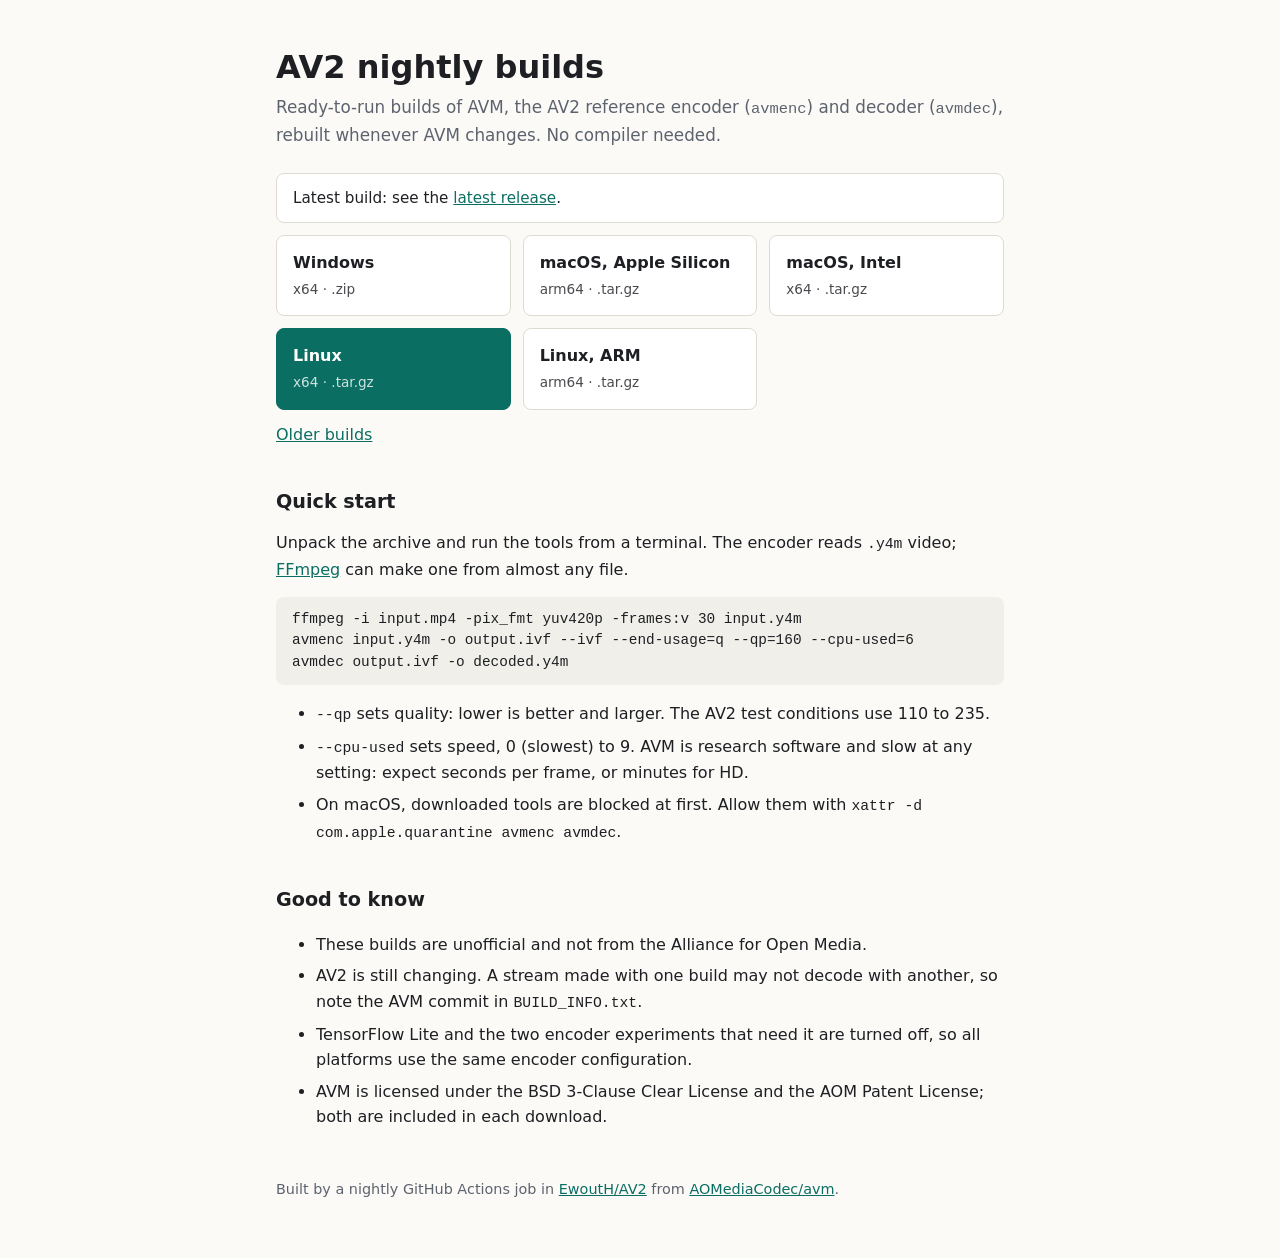
==== docs/index.html @ 6d2c144d "Add nightly AVM builds and download page A scheduled workflow builds avmenc and avmdec from the late" ====
<!doctype html>
<html lang="en">
<head>
<meta charset="utf-8">
<meta name="viewport" content="width=device-width, initial-scale=1">
<title>AV2 nightly builds</title>
<meta name="description" content="Unofficial nightly builds of AVM, the AV2 reference encoder and decoder, for Windows, macOS and Linux.">
<style>
  :root {
    --bg: #fbfaf7; --fg: #1d1f23; --muted: #5d636e; --line: #dedbd3;
    --card: #ffffff; --accent: #0b6e63; --accent-fg: #ffffff; --code: #f1efe9;
  }
  @media (prefers-color-scheme: dark) {
    :root {
      --bg: #15171a; --fg: #e8e6e1; --muted: #a1a7b1; --line: #2e3238;
      --card: #1c1f23; --accent: #4fc3b3; --accent-fg: #0d1513; --code: #22262b;
    }
  }
  * { box-sizing: border-box; }
  body {
    margin: 0; background: var(--bg); color: var(--fg);
    font: 16px/1.6 system-ui, -apple-system, "Segoe UI", Roboto, sans-serif;
  }
  main { max-width: 760px; margin: 0 auto; padding: 48px 16px 64px; }
  h1 { font-size: 2rem; line-height: 1.2; margin: 0 0 8px; }
  h2 { font-size: 1.2rem; margin: 40px 0 12px; }
  p { margin: 0 0 12px; }
  .lead { color: var(--muted); font-size: 1.05rem; }
  a { color: var(--accent); }
  .status {
    margin: 24px 0 12px; padding: 12px 16px; border: 1px solid var(--line);
    border-radius: 8px; background: var(--card); font-size: 0.95rem;
  }
  .downloads { display: grid; gap: 12px; grid-template-columns: repeat(auto-fit, minmax(220px, 1fr)); }
  .dl {
    display: block; padding: 14px 16px; border-radius: 8px; text-decoration: none;
    background: var(--card); border: 1px solid var(--line); color: var(--fg);
  }
  .dl:hover, .dl:focus-visible { border-color: var(--accent); }
  .dl.mine { background: var(--accent); border-color: var(--accent); color: var(--accent-fg); }
  .dl strong { display: block; }
  .dl span { font-size: 0.85rem; opacity: 0.8; }
  pre {
    background: var(--code); border-radius: 8px; padding: 12px 16px;
    overflow-x: auto; font: 0.9rem/1.5 ui-monospace, Consolas, Menlo, monospace;
  }
  code { font-family: ui-monospace, Consolas, Menlo, monospace; font-size: 0.92em; }
  li { margin-bottom: 6px; }
  footer { margin-top: 48px; color: var(--muted); font-size: 0.9rem; }
</style>
</head>
<body>
<main>
  <h1>AV2 nightly builds</h1>
  <p class="lead">Ready-to-run builds of AVM, the AV2 reference encoder
  (<code>avmenc</code>) and decoder (<code>avmdec</code>), rebuilt whenever
  AVM changes. No compiler needed.</p>

  <div class="status" id="status">
    Latest build: see the
    <a href="https://github.com/EwoutH/AV2/releases/latest">latest release</a>.
  </div>

  <div class="downloads">
    <a class="dl" data-os="windows-x64" href="https://github.com/EwoutH/AV2/releases/latest/download/avm-windows-x64.zip">
      <strong>Windows</strong><span>x64 · .zip</span></a>
    <a class="dl" data-os="macos-arm64" href="https://github.com/EwoutH/AV2/releases/latest/download/avm-macos-arm64.tar.gz">
      <strong>macOS, Apple Silicon</strong><span>arm64 · .tar.gz</span></a>
    <a class="dl" data-os="macos-x64" href="https://github.com/EwoutH/AV2/releases/latest/download/avm-macos-x64.tar.gz">
      <strong>macOS, Intel</strong><span>x64 · .tar.gz</span></a>
    <a class="dl" data-os="linux-x64" href="https://github.com/EwoutH/AV2/releases/latest/download/avm-linux-x64.tar.gz">
      <strong>Linux</strong><span>x64 · .tar.gz</span></a>
    <a class="dl" data-os="linux-arm64" href="https://github.com/EwoutH/AV2/releases/latest/download/avm-linux-arm64.tar.gz">
      <strong>Linux, ARM</strong><span>arm64 · .tar.gz</span></a>
  </div>
  <p style="margin-top:12px"><a href="https://github.com/EwoutH/AV2/releases">Older builds</a></p>

  <h2>Quick start</h2>
  <p>Unpack the archive and run the tools from a terminal. The encoder reads
  <code>.y4m</code> video; <a href="https://ffmpeg.org/">FFmpeg</a> can make
  one from almost any file.</p>
<pre>ffmpeg -i input.mp4 -pix_fmt yuv420p -frames:v 30 input.y4m
avmenc input.y4m -o output.ivf --ivf --end-usage=q --qp=160 --cpu-used=6
avmdec output.ivf -o decoded.y4m</pre>
  <ul>
    <li><code>--qp</code> sets quality: lower is better and larger. The AV2
    test conditions use 110 to 235.</li>
    <li><code>--cpu-used</code> sets speed, 0 (slowest) to 9. AVM is research
    software and slow at any setting: expect seconds per frame, or minutes
    for HD.</li>
    <li>On macOS, downloaded tools are blocked at first. Allow them with
    <code>xattr -d com.apple.quarantine avmenc avmdec</code>.</li>
  </ul>

  <h2>Good to know</h2>
  <ul>
    <li>These builds are unofficial and not from the Alliance for Open
    Media.</li>
    <li>AV2 is still changing. A stream made with one build may not decode
    with another, so note the AVM commit in <code>BUILD_INFO.txt</code>.</li>
    <li>TensorFlow Lite and the two encoder experiments that need it are
    turned off, so all platforms use the same encoder configuration.</li>
    <li>AVM is licensed under the BSD 3-Clause Clear License and the AOM
    Patent License; both are included in each download.</li>
  </ul>

  <footer>
    Built by a nightly GitHub Actions job in
    <a href="https://github.com/EwoutH/AV2">EwoutH/AV2</a> from
    <a href="https://github.com/AOMediaCodec/avm">AOMediaCodec/avm</a>.
  </footer>
</main>
<script>
  // Highlight the download that matches this computer.
  (function () {
    var ua = navigator.userAgent, os = null;
    if (/Windows/.test(ua)) os = "windows-x64";
    else if (/Mac OS X/.test(ua)) os = "macos-arm64";
    else if (/Linux/.test(ua) && !/Android/.test(ua))
      os = /aarch64|arm64/.test(ua) ? "linux-arm64" : "linux-x64";
    var el = os && document.querySelector('[data-os="' + os + '"]');
    if (el) el.classList.add("mine");
  })();

  // Show which AVM commit the latest build is from.
  fetch("https://api.github.com/repos/EwoutH/AV2/releases/latest")
    .then(function (r) { return r.ok ? r.json() : Promise.reject(); })
    .then(function (rel) {
      var m = /^avm-nightly-(\d{4})(\d{2})(\d{2})-([0-9a-f]+)$/.exec(rel.tag_name);
      if (!m) return;
      var status = document.getElementById("status");
      status.textContent = "Latest build: " + m[1] + "-" + m[2] + "-" + m[3] + ", AVM commit ";
      var a = document.createElement("a");
      a.href = "https://github.com/AOMediaCodec/avm/commits/" + m[4];
      a.textContent = m[4];
      status.appendChild(a);
    })
    .catch(function () {});
</script>
</body>
</html>
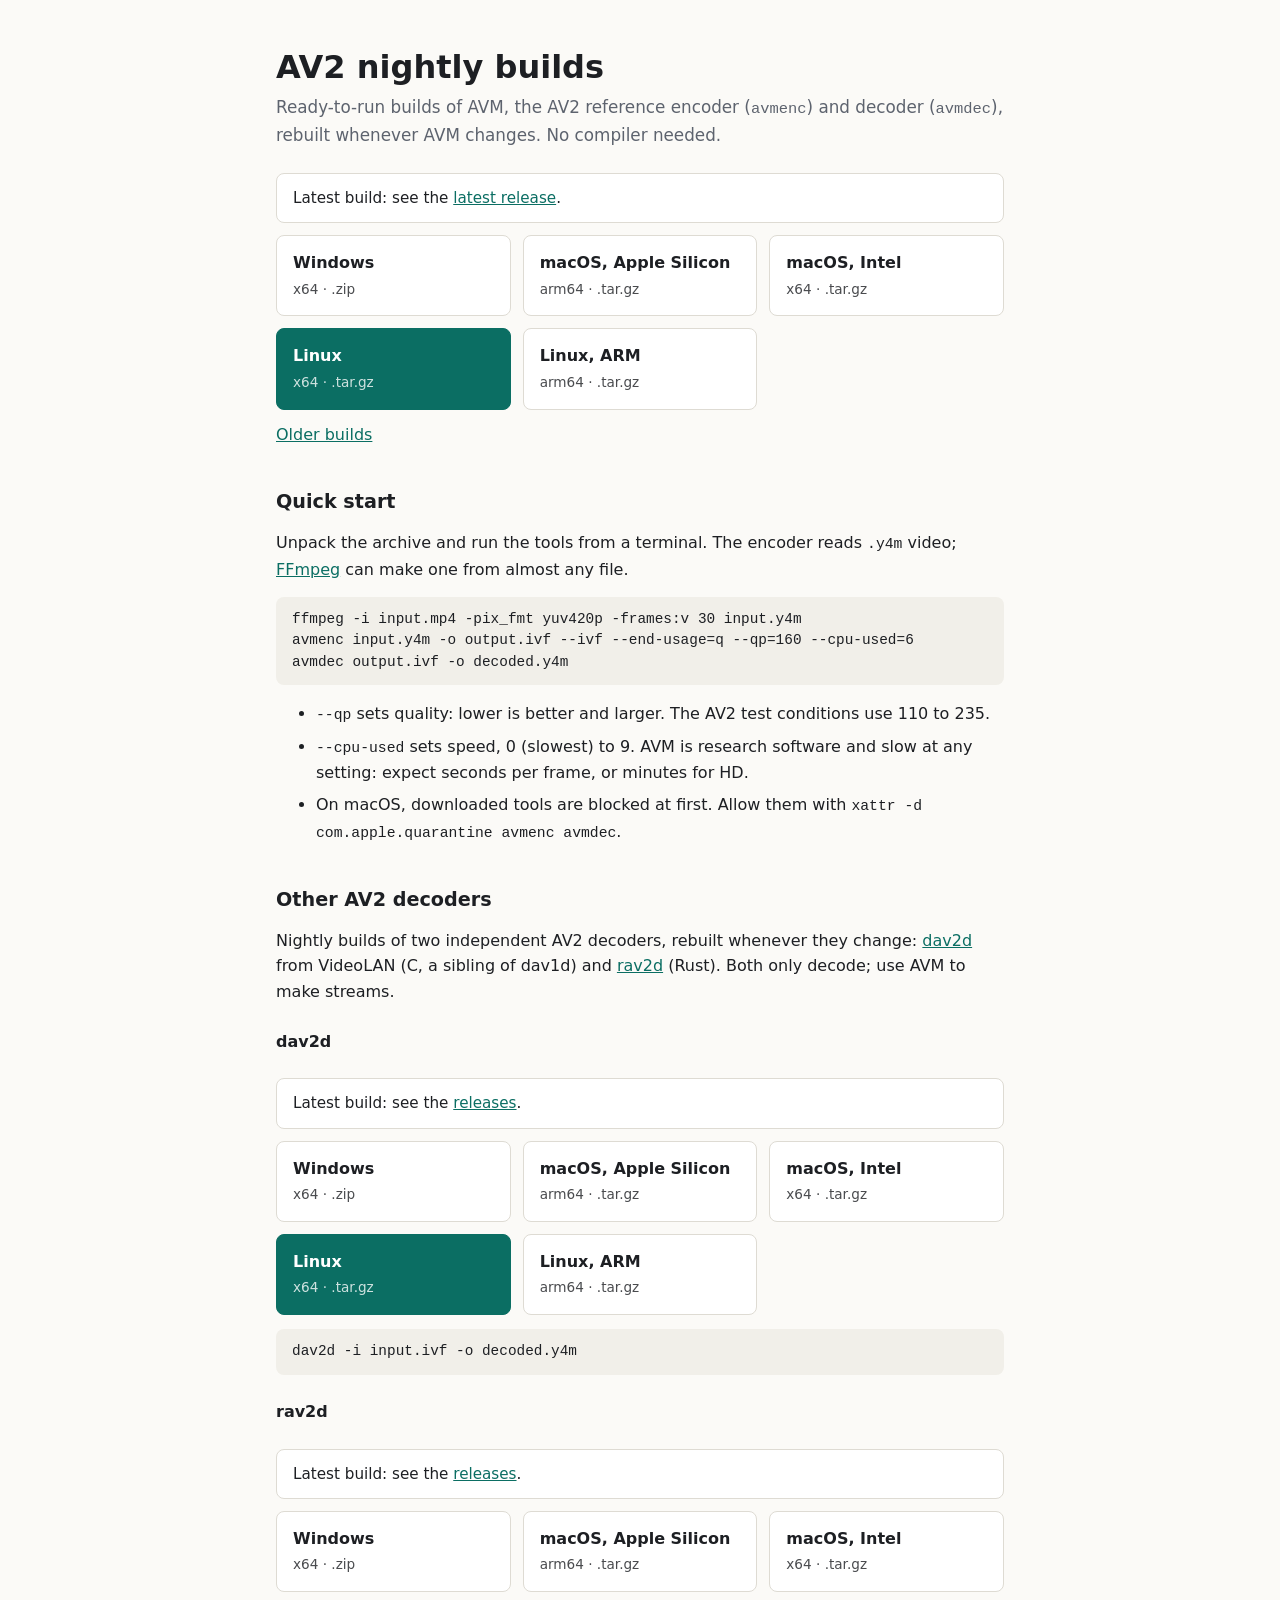
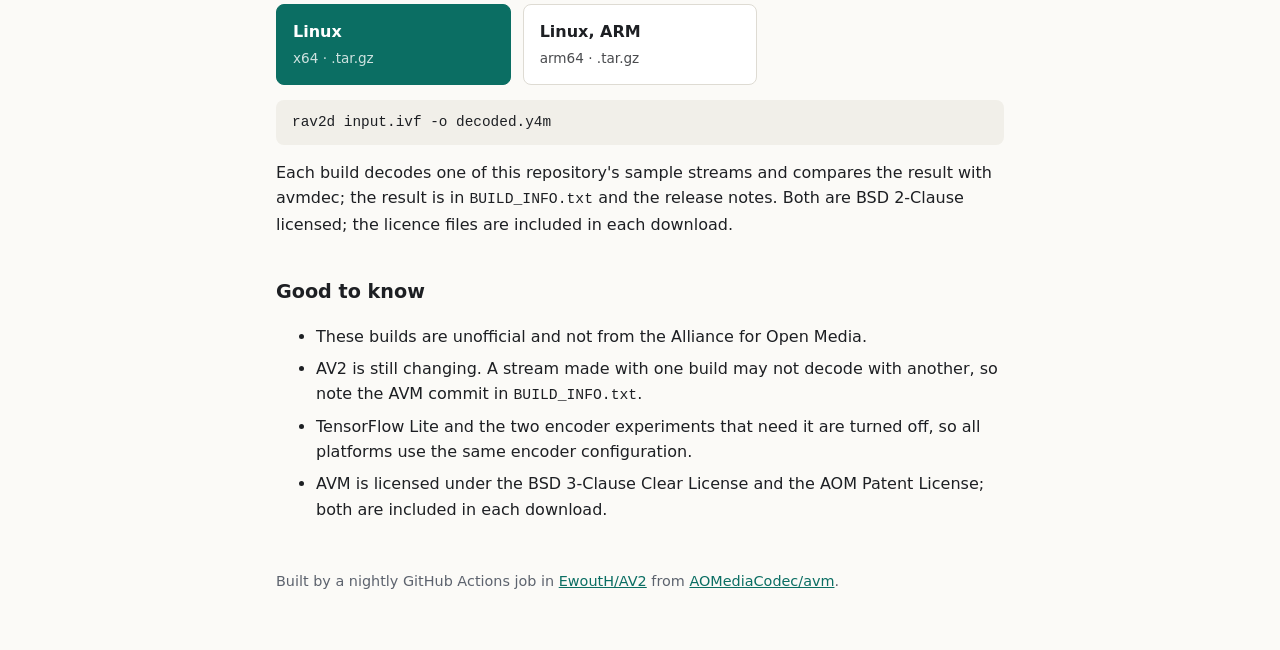
==== commit bc135a50: "List dav2d and rav2d downloads on the Pages site Co-Authored-By: Claude Opus 5.5 <noreply@anthropic." ====
--- a/docs/index.html
+++ b/docs/index.html
@@ -4,7 +4,7 @@
 <meta charset="utf-8">
 <meta name="viewport" content="width=device-width, initial-scale=1">
 <title>AV2 nightly builds</title>
-<meta name="description" content="Unofficial nightly builds of AVM, the AV2 reference encoder and decoder, for Windows, macOS and Linux.">
+<meta name="description" content="Unofficial nightly builds of AVM, the AV2 reference encoder and decoder, and the dav2d and rav2d decoders, for Windows, macOS and Linux.">
 <style>
   :root {
     --bg: #fbfaf7; --fg: #1d1f23; --muted: #5d636e; --line: #dedbd3;
@@ -24,6 +24,7 @@
   main { max-width: 760px; margin: 0 auto; padding: 48px 16px 64px; }
   h1 { font-size: 2rem; line-height: 1.2; margin: 0 0 8px; }
   h2 { font-size: 1.2rem; margin: 40px 0 12px; }
+  h3 { font-size: 1rem; margin: 24px 0 8px; }
   p { margin: 0 0 12px; }
   .lead { color: var(--muted); font-size: 1.05rem; }
   a { color: var(--accent); }
@@ -92,6 +93,47 @@
     <code>xattr -d com.apple.quarantine avmenc avmdec</code>.</li>
   </ul>
 
+  <h2>Other AV2 decoders</h2>
+  <p>Nightly builds of two independent AV2 decoders, rebuilt whenever they
+  change: <a href="https://code.videolan.org/videolan/dav2d">dav2d</a> from
+  VideoLAN (C, a sibling of dav1d) and
+  <a href="https://github.com/stukenov/rav2d">rav2d</a> (Rust). Both only
+  decode; use AVM to make streams.</p>
+  <h3>dav2d</h3>
+  <p class="status" id="status-dav2d">Latest build: see the <a href="https://github.com/EwoutH/AV2/releases">releases</a>.</p>
+  <div class="downloads" data-decoder="dav2d">
+    <a class="dl" data-os="windows-x64" data-file="dav2d-windows-x64.zip" href="https://github.com/EwoutH/AV2/releases">
+      <strong>Windows</strong><span>x64 · .zip</span></a>
+    <a class="dl" data-os="macos-arm64" data-file="dav2d-macos-arm64.tar.gz" href="https://github.com/EwoutH/AV2/releases">
+      <strong>macOS, Apple Silicon</strong><span>arm64 · .tar.gz</span></a>
+    <a class="dl" data-os="macos-x64" data-file="dav2d-macos-x64.tar.gz" href="https://github.com/EwoutH/AV2/releases">
+      <strong>macOS, Intel</strong><span>x64 · .tar.gz</span></a>
+    <a class="dl" data-os="linux-x64" data-file="dav2d-linux-x64.tar.gz" href="https://github.com/EwoutH/AV2/releases">
+      <strong>Linux</strong><span>x64 · .tar.gz</span></a>
+    <a class="dl" data-os="linux-arm64" data-file="dav2d-linux-arm64.tar.gz" href="https://github.com/EwoutH/AV2/releases">
+      <strong>Linux, ARM</strong><span>arm64 · .tar.gz</span></a>
+  </div>
+<pre>dav2d -i input.ivf -o decoded.y4m</pre>
+  <h3>rav2d</h3>
+  <p class="status" id="status-rav2d">Latest build: see the <a href="https://github.com/EwoutH/AV2/releases">releases</a>.</p>
+  <div class="downloads" data-decoder="rav2d">
+    <a class="dl" data-os="windows-x64" data-file="rav2d-windows-x64.zip" href="https://github.com/EwoutH/AV2/releases">
+      <strong>Windows</strong><span>x64 · .zip</span></a>
+    <a class="dl" data-os="macos-arm64" data-file="rav2d-macos-arm64.tar.gz" href="https://github.com/EwoutH/AV2/releases">
+      <strong>macOS, Apple Silicon</strong><span>arm64 · .tar.gz</span></a>
+    <a class="dl" data-os="macos-x64" data-file="rav2d-macos-x64.tar.gz" href="https://github.com/EwoutH/AV2/releases">
+      <strong>macOS, Intel</strong><span>x64 · .tar.gz</span></a>
+    <a class="dl" data-os="linux-x64" data-file="rav2d-linux-x64.tar.gz" href="https://github.com/EwoutH/AV2/releases">
+      <strong>Linux</strong><span>x64 · .tar.gz</span></a>
+    <a class="dl" data-os="linux-arm64" data-file="rav2d-linux-arm64.tar.gz" href="https://github.com/EwoutH/AV2/releases">
+      <strong>Linux, ARM</strong><span>arm64 · .tar.gz</span></a>
+  </div>
+<pre>rav2d input.ivf -o decoded.y4m</pre>
+  <p>Each build decodes one of this repository's sample streams and compares
+  the result with avmdec; the result is in <code>BUILD_INFO.txt</code> and the
+  release notes. Both are BSD 2-Clause licensed; the licence files are
+  included in each download.</p>
+
   <h2>Good to know</h2>
   <ul>
     <li>These builds are unofficial and not from the Alliance for Open
@@ -118,8 +160,9 @@
     else if (/Mac OS X/.test(ua)) os = "macos-arm64";
     else if (/Linux/.test(ua) && !/Android/.test(ua))
       os = /aarch64|arm64/.test(ua) ? "linux-arm64" : "linux-x64";
-    var el = os && document.querySelector('[data-os="' + os + '"]');
-    if (el) el.classList.add("mine");
+    if (os) document.querySelectorAll('[data-os="' + os + '"]').forEach(function (el) {
+      el.classList.add("mine");
+    });
   })();
 
   // Show which AVM commit the latest build is from.
@@ -136,6 +179,28 @@
       status.appendChild(a);
     })
     .catch(function () {});
+
+  // Point the decoder downloads at the newest dav2d and rav2d releases.
+  fetch("https://api.github.com/repos/EwoutH/AV2/releases?per_page=100")
+    .then(function (r) { return r.ok ? r.json() : Promise.reject(); })
+    .then(function (rels) {
+      ["dav2d", "rav2d"].forEach(function (name) {
+        var re = new RegExp("^" + name + "-nightly-(\\d{4})(\\d{2})(\\d{2})-([0-9a-f]+)$");
+        var rel = rels.filter(function (r) { return re.test(r.tag_name); })[0];
+        if (!rel) return;
+        var m = re.exec(rel.tag_name);
+        document.querySelectorAll('[data-decoder="' + name + '"] a').forEach(function (a) {
+          a.href = "https://github.com/EwoutH/AV2/releases/download/" + rel.tag_name + "/" + a.dataset.file;
+        });
+        var status = document.getElementById("status-" + name);
+        status.textContent = "Latest build: " + m[1] + "-" + m[2] + "-" + m[3] + ", commit ";
+        var a = document.createElement("a");
+        a.href = rel.html_url;
+        a.textContent = m[4];
+        status.appendChild(a);
+      });
+    })
+    .catch(function () {});
 </script>
 </body>
 </html>
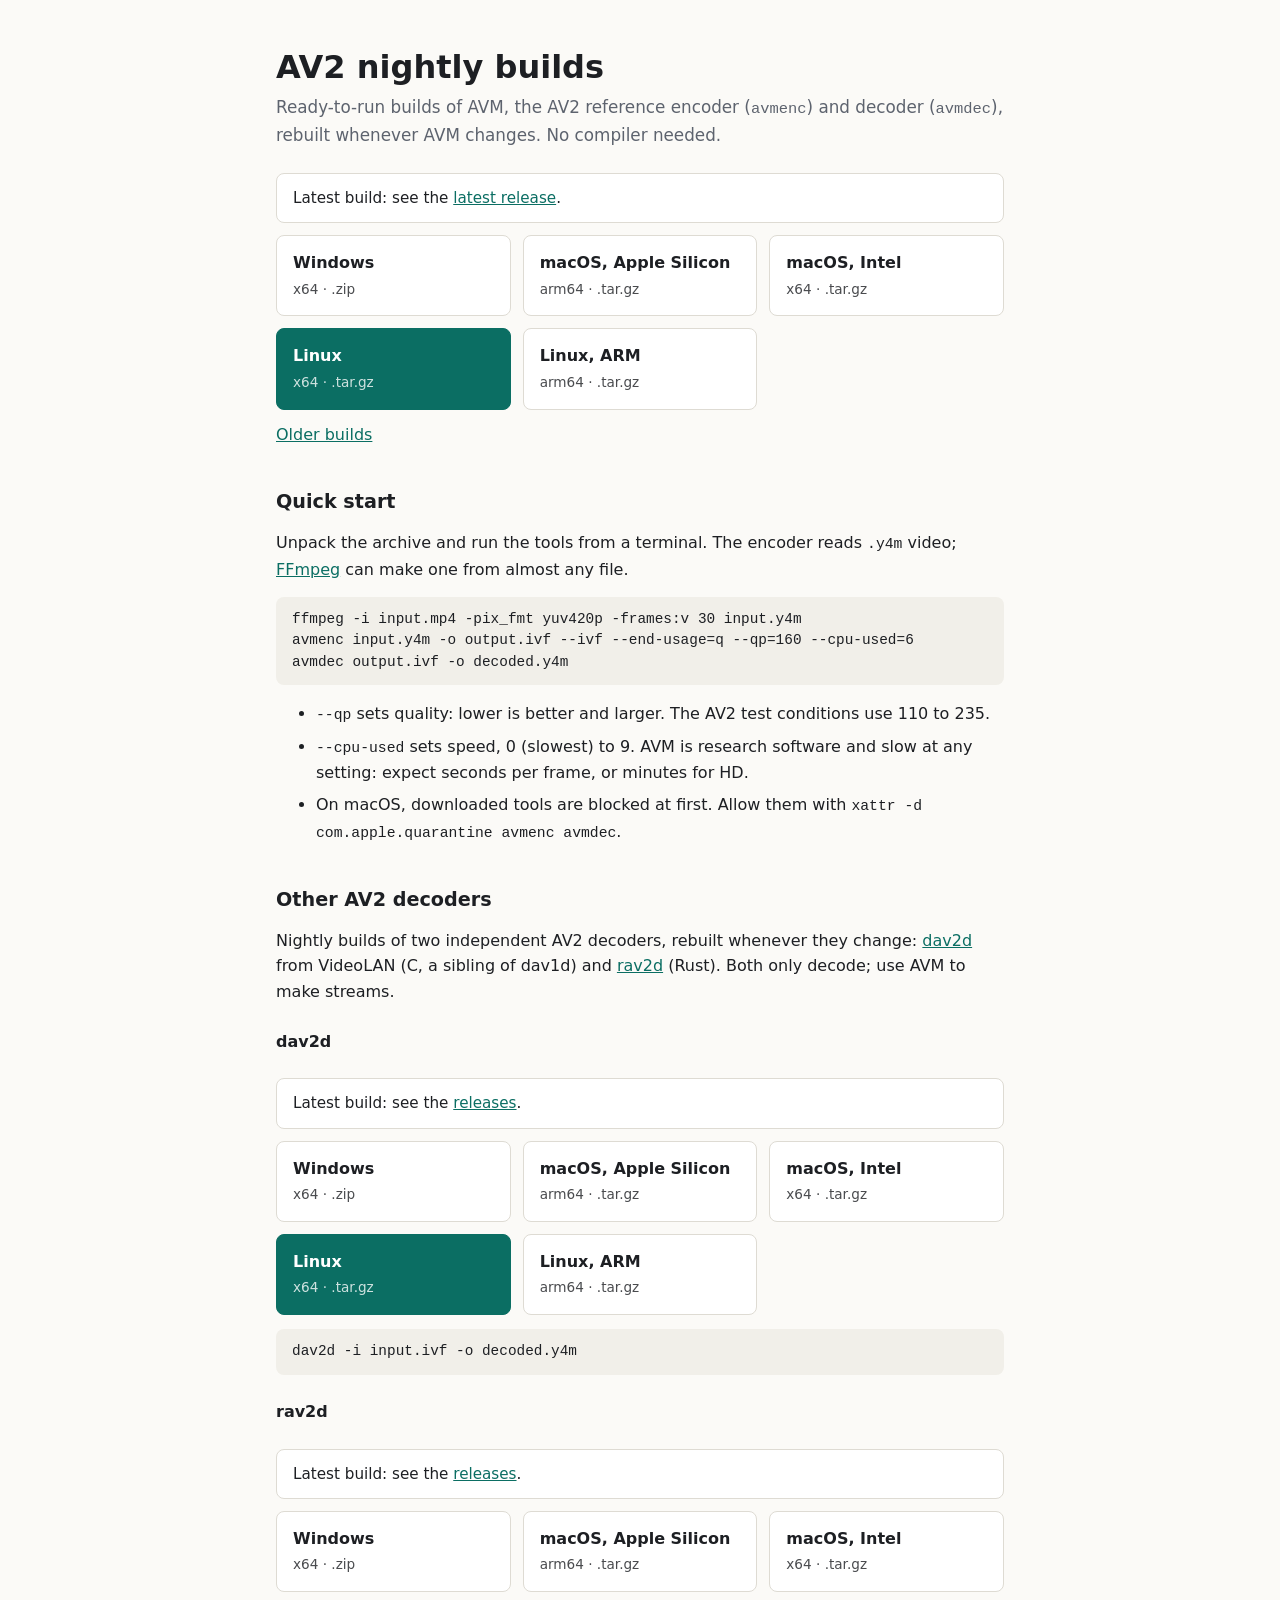
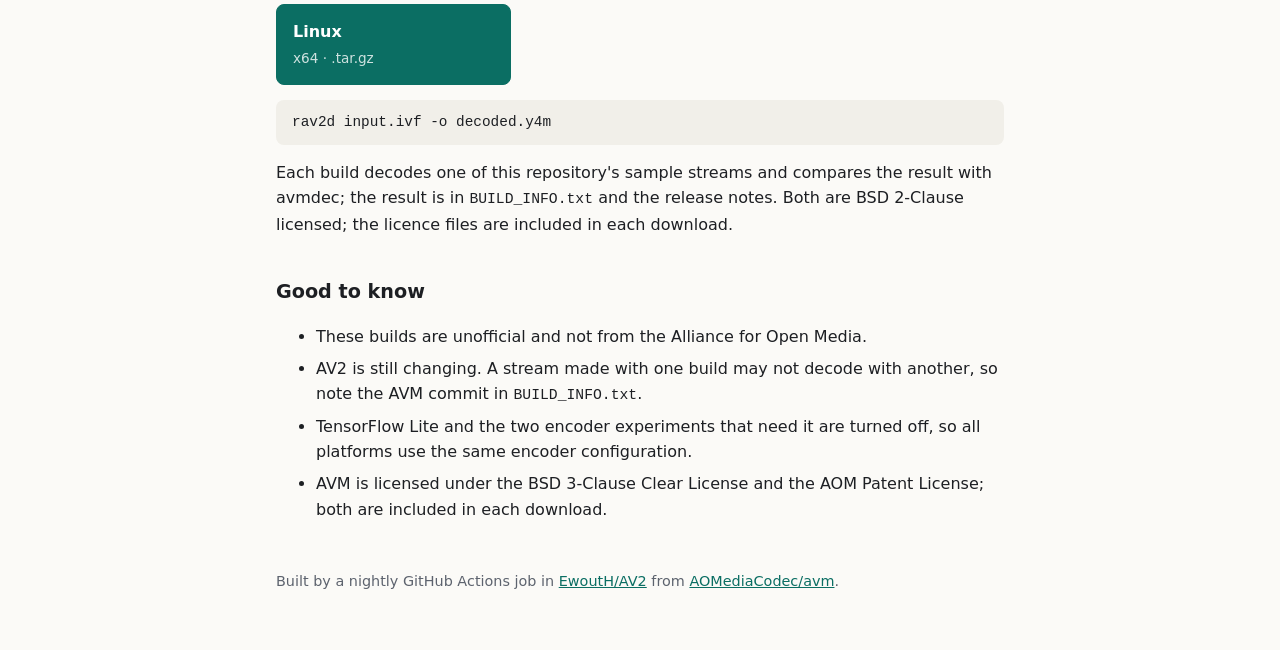
==== commit be102623: "Leave out rav2d linux-arm64, its NEON assembly doesn't link Co-Authored-By: Claude Opus 5.5 <noreply" ====
--- a/docs/index.html
+++ b/docs/index.html
@@ -125,8 +125,6 @@
       <strong>macOS, Intel</strong><span>x64 · .tar.gz</span></a>
     <a class="dl" data-os="linux-x64" data-file="rav2d-linux-x64.tar.gz" href="https://github.com/EwoutH/AV2/releases">
       <strong>Linux</strong><span>x64 · .tar.gz</span></a>
-    <a class="dl" data-os="linux-arm64" data-file="rav2d-linux-arm64.tar.gz" href="https://github.com/EwoutH/AV2/releases">
-      <strong>Linux, ARM</strong><span>arm64 · .tar.gz</span></a>
   </div>
 <pre>rav2d input.ivf -o decoded.y4m</pre>
   <p>Each build decodes one of this repository's sample streams and compares
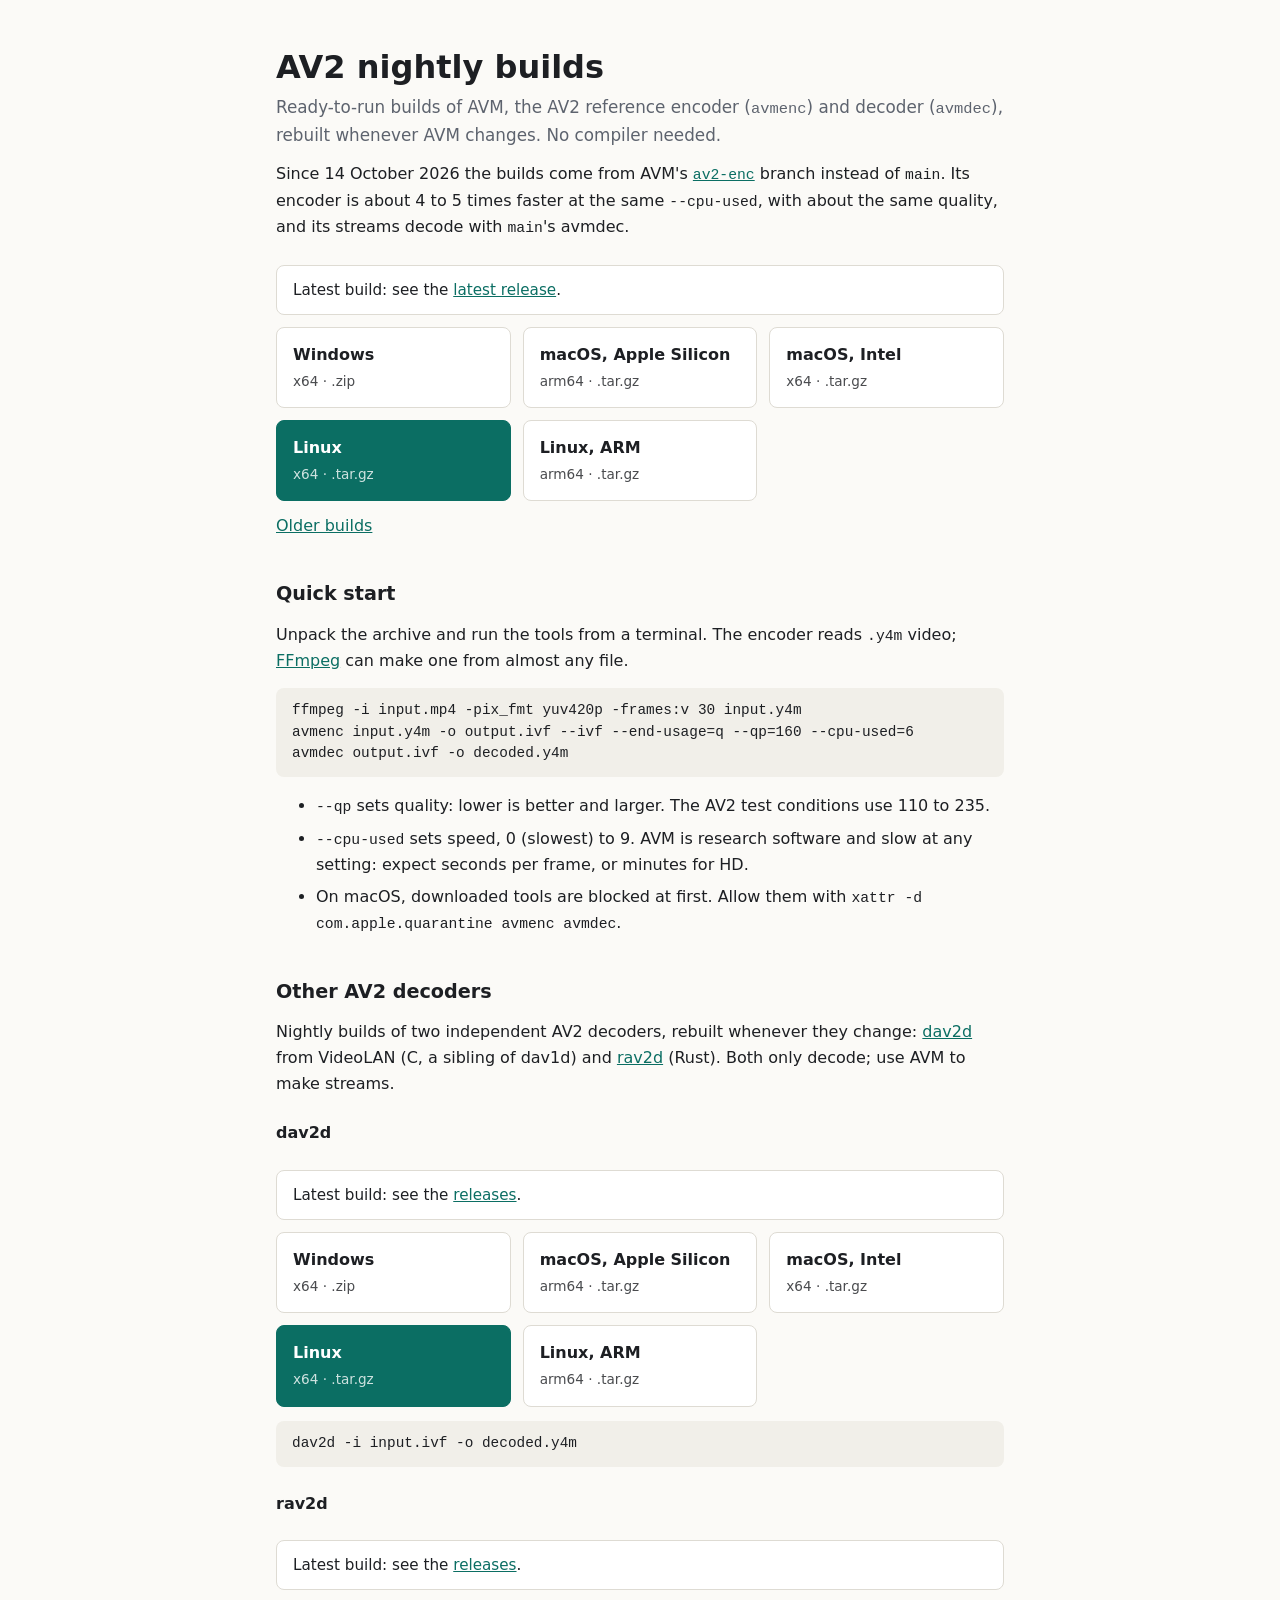
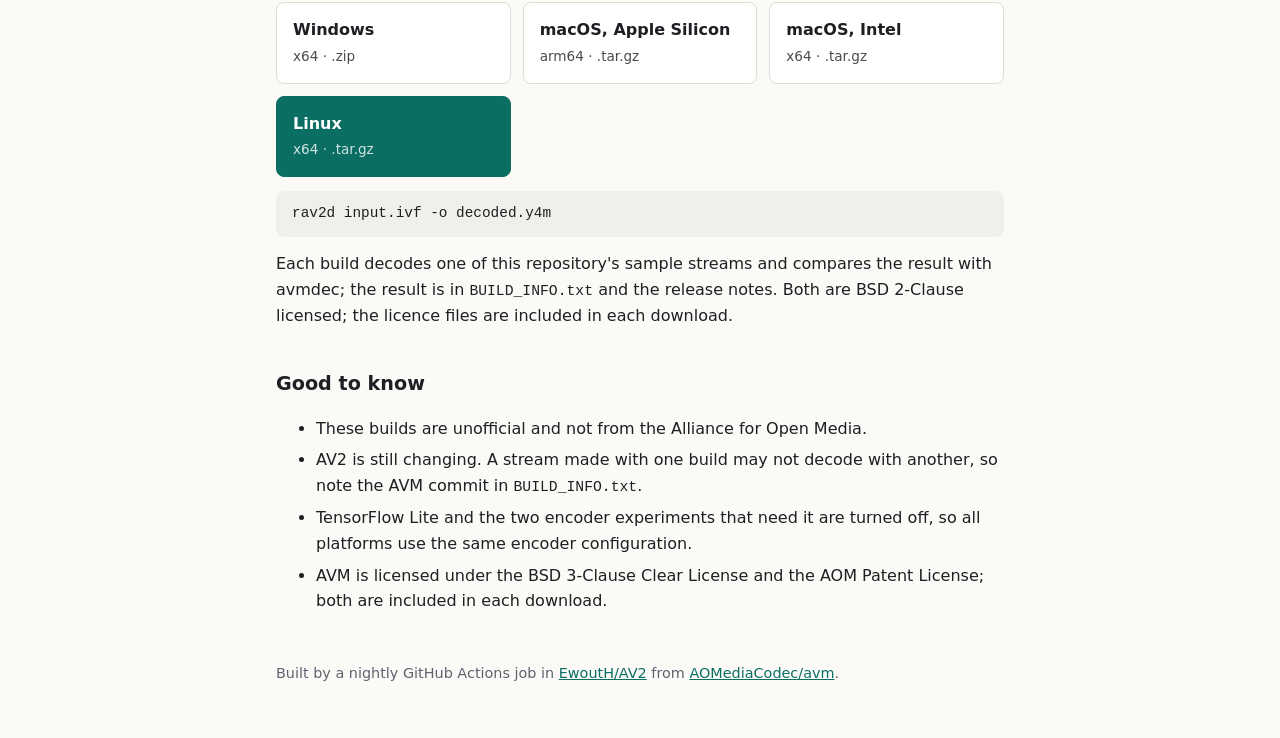
==== commit 20d1d0b0: "Build nightlies from AVM's av2-enc branch Its encoder is about 4.6x faster than main's at the same -" ====
--- a/docs/index.html
+++ b/docs/index.html
@@ -56,6 +56,11 @@
   <p class="lead">Ready-to-run builds of AVM, the AV2 reference encoder
   (<code>avmenc</code>) and decoder (<code>avmdec</code>), rebuilt whenever
   AVM changes. No compiler needed.</p>
+  <p>Since 14 October 2026 the builds come from AVM's
+  <a href="https://github.com/AOMediaCodec/avm/tree/av2-enc"><code>av2-enc</code></a>
+  branch instead of <code>main</code>. Its encoder is about 4 to 5 times
+  faster at the same <code>--cpu-used</code>, with about the same quality,
+  and its streams decode with <code>main</code>'s avmdec.</p>
 
   <div class="status" id="status">
     Latest build: see the
